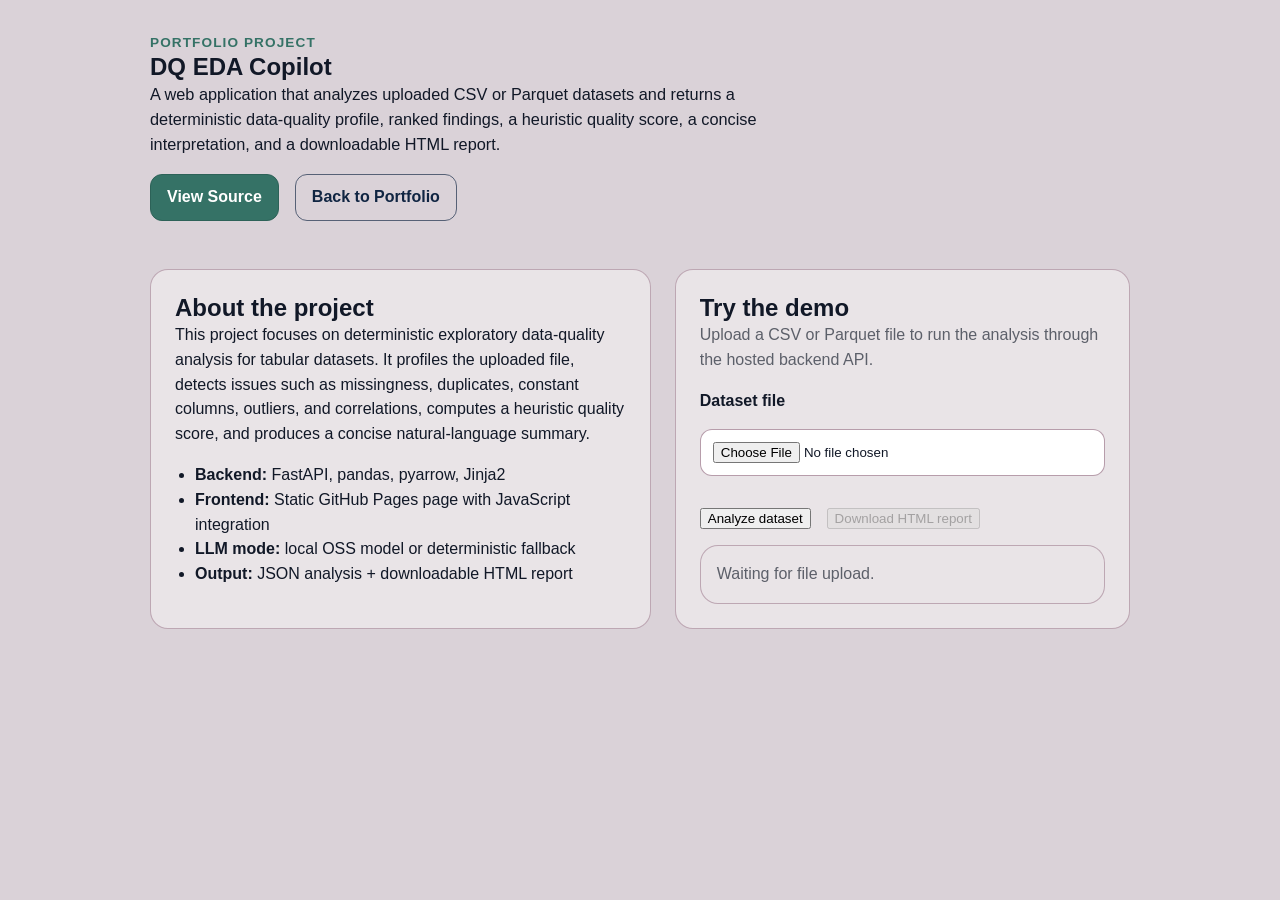
==== pages/projects/dq-eda-copilot.html @ 01d52a68 "implement demo dq-eda-copilot" ====
<!doctype html>
<html lang="en">
  <head>
    <meta charset="UTF-8" />
    <meta name="viewport" content="width=device-width, initial-scale=1.0" />
    <title>DQ EDA Copilot | Michele Zanatta</title>
    <link rel="stylesheet" href="../../css/style.css" />
  </head>
  <body>
    <main class="project-page">
      <section class="project-hero container">
        <p class="eyebrow">Portfolio Project</p>
        <h1>DQ EDA Copilot</h1>
        <p class="lead">
          A web application that analyzes uploaded CSV or Parquet datasets and
          returns a deterministic data-quality profile, ranked findings, a
          heuristic quality score, a concise interpretation, and a downloadable
          HTML report.
        </p>

        <div class="project-links">
          <a
            class="button"
            href="https://github.com/YOUR_GITHUB_USERNAME/dq-eda-copilot"
            target="_blank"
            rel="noopener noreferrer"
          >
            View Source
          </a>
          <a class="button button-secondary" href="../../index.html">
            Back to Portfolio
          </a>
        </div>
      </section>

      <section class="container">
        <div class="project-grid">
          <div class="project-panel">
            <h2>About the project</h2>
            <p>
              This project focuses on deterministic exploratory data-quality
              analysis for tabular datasets. It profiles the uploaded file,
              detects issues such as missingness, duplicates, constant columns,
              outliers, and correlations, computes a heuristic quality score,
              and produces a concise natural-language summary.
            </p>

            <ul class="project-bullets">
              <li>
                <strong>Backend:</strong> FastAPI, pandas, pyarrow, Jinja2
              </li>
              <li>
                <strong>Frontend:</strong> Static GitHub Pages page with
                JavaScript integration
              </li>
              <li>
                <strong>LLM mode:</strong> local OSS model or deterministic
                fallback
              </li>
              <li>
                <strong>Output:</strong> JSON analysis + downloadable HTML
                report
              </li>
            </ul>
          </div>

          <div class="project-panel">
            <h2>Try the demo</h2>
            <p class="muted">
              Upload a CSV or Parquet file to run the analysis through the
              hosted backend API.
            </p>

            <form id="dq-upload-form" class="upload-form">
              <label for="datasetFile" class="form-label">Dataset file</label>
              <input
                id="datasetFile"
                name="file"
                type="file"
                accept=".csv,.parquet"
                required
              />

              <div class="form-actions">
                <button type="submit" class="btn">Analyze dataset</button>
                <button
                  type="button"
                  id="downloadReportBtn"
                  class="btn btn-secondary"
                  disabled
                >
                  Download HTML report
                </button>
              </div>
            </form>

            <div id="apiStatus" class="status-box muted">
              Waiting for file upload.
            </div>
          </div>
        </div>
      </section>

      <section class="container">
        <div id="resultsSection" class="results-section hidden">
          <h2>Analysis Results</h2>

          <div class="summary-grid" id="summaryGrid"></div>

          <div class="result-card">
            <h3>LLM Interpretation</h3>
            <div id="llmReportContent"></div>
          </div>

          <div class="result-card">
            <h3>Top Findings</h3>
            <div class="table-wrapper">
              <table id="findingsTable">
                <thead>
                  <tr>
                    <th>Severity</th>
                    <th>Type</th>
                    <th>Column</th>
                    <th>Title</th>
                    <th>Message</th>
                  </tr>
                </thead>
                <tbody></tbody>
              </table>
            </div>
          </div>

          <div class="result-card">
            <h3>Column Profiles</h3>
            <div class="table-wrapper">
              <table id="profilesTable">
                <thead>
                  <tr>
                    <th>Column</th>
                    <th>Profile Type</th>
                    <th>Logical Type</th>
                    <th>Null Ratio</th>
                    <th>Unique Ratio</th>
                    <th>Constant</th>
                  </tr>
                </thead>
                <tbody></tbody>
              </table>
            </div>
          </div>
        </div>
      </section>
    </main>

    <script>
      window.DQ_API_BASE_URL = "https://dq-eda-copilot-api.onrender.com";
    </script>
    <script src="../../js/dq-eda-copilot.js"></script>
  </body>
</html>
---- css/style.css ----
:root {
  /* Color palette */
  --color-primary: #357266;
  --color-secondary: #102542;
  --color-background: #dad2d8;
  --color-text: #111827;
  --color-border: #875c74;

  /* Layout */
  --container-max: 980px;
  --space-1: 0.5rem;
  --space-2: 0.75rem;
  --space-3: 1rem;
  --space-4: 1.5rem;
  --space-5: 2rem;
  --space-6: 4rem;
  --radius-1: 12px;
  --radius-2: 18px;
  --header-height: 82px;

  /* Typography */
  --font-main: "Inter", sans-serif;
  --font-heading: "Poppins", sans-serif;
}

*,
*::before,
*::after {
  box-sizing: border-box;
}

body {
  font-family: var(--font-main);
  background-color: var(--color-background);
  color: var(--color-text);
  margin: 0;
  line-height: 1.55;
}

h1,
h2,
h3 {
  font-family: var(--font-heading);
  line-height: 1.2;
  margin: 0;
}

a {
  color: var(--color-primary);
  text-decoration: none;
}

a:hover {
  text-decoration: underline;
}

p {
  margin: 0;
}

ul {
  margin: 0;
  padding-left: 1.25rem;
}

.container {
  width: min(var(--container-max), calc(100% - 2 * var(--space-4)));
  margin: 0 auto;
}

.muted {
  color: color-mix(in oklab, var(--color-text), transparent 35%);
}

.skip-link {
  position: absolute;
  left: 0px;
  top: var(--space-3);
  background: white;
  color: black;
  padding: var(--space-2) var(--space-3);
  border-radius: var(--radius-1);
}

.skip-link:focus {
  left: var(--space-3);
}

.site-header {
  position: sticky;
  top: 0;
  z-index: 10;
  background: color-mix(in oklab, var(--color-background), white 35%);
  border-bottom: 1px solid
    color-mix(in oklab, var(--color-border), transparent 55%);
  backdrop-filter: blur(8px);
}

.header-inner {
  display: flex;
  align-items: center;
  justify-content: space-between;
  gap: var(--space-4);
  padding: var(--space-3) 0;
}

.brand-title {
  font-size: 1.25rem;
  letter-spacing: 0.2px;
}

.brand-subtitle {
  margin-top: 2px;
  font-size: 0.95rem;
}

.site-nav {
  display: flex;
  gap: var(--space-3);
  flex-wrap: wrap;
  justify-content: flex-end;
}

.site-nav a {
  padding: 0.35rem 0.5rem;
  border-radius: 10px;
}

.site-nav a:hover {
  background: color-mix(in oklab, var(--color-primary), transparent 85%);
  text-decoration: none;
}

.hero {
  min-height: calc(100svh - var(--header-height));
  display: flex;
  align-items: center;
  justify-content: center;
}

.hero-card {
  border: 1px solid color-mix(in oklab, var(--color-border), transparent 55%);
  background: color-mix(in oklab, var(--color-secondary), transparent 92%);
  border-radius: var(--radius-2);
  padding: var(--space-5);
}

.hero-title {
  font-size: clamp(1.6rem, 3vw, 2.2rem);
  color: var(--color-secondary);
}

.hero-text {
  margin-top: var(--space-2);
  max-width: 65ch;
}

.hero-actions {
  margin-top: var(--space-4);
  display: flex;
  gap: var(--space-3);
  flex-wrap: wrap;
}

.button {
  display: inline-flex;
  align-items: center;
  justify-content: center;
  gap: 0.5rem;
  padding: 0.65rem 1rem;
  border-radius: 12px;
  background: var(--color-primary);
  color: white;
  border: 1px solid color-mix(in oklab, var(--color-primary), black 10%);
  font-weight: 600;
}

.button:hover {
  text-decoration: none;
  filter: brightness(0.98);
}

.button-secondary {
  background: transparent;
  color: var(--color-secondary);
  border: 1px solid color-mix(in oklab, var(--color-secondary), transparent 35%);
}

.section {
  padding: var(--space-5) 0;
  scroll-margin-top: calc(var(--header-height) + 1rem);
}

.section-header {
  display: grid;
  gap: var(--space-1);
  margin-bottom: var(--space-3);
}

.section-header h2 {
  font-size: 1.4rem;
  color: var(--color-secondary);
}

.panel {
  background: color-mix(in oklab, var(--color-background), white 40%);
  border: 1px solid color-mix(in oklab, var(--color-border), transparent 55%);
  border-radius: var(--radius-2);
  padding: var(--space-4);
}

.grid {
  display: grid;
  gap: var(--space-3);
}

.cards {
  grid-template-columns: repeat(3, minmax(0, 1fr));
}

@media (max-width: 900px) {
  .cards {
    grid-template-columns: repeat(2, minmax(0, 1fr));
  }
}

@media (max-width: 640px) {
  .header-inner {
    align-items: flex-start;
    flex-direction: column;
  }

  .cards {
    grid-template-columns: 1fr;
  }

  .hero-card {
    padding: var(--space-4);
  }
}

.card {
  background: color-mix(in oklab, var(--color-background), white 35%);
  border: 1px solid color-mix(in oklab, var(--color-border), transparent 55%);
  border-radius: var(--radius-2);
  padding: var(--space-4);
  display: grid;
  gap: var(--space-2);
}

.card h3 {
  font-size: 1.05rem;
  color: var(--color-secondary);
}

.meta {
  padding-left: 1.1rem;
}

.card-actions {
  display: flex;
  gap: var(--space-3);
  align-items: center;
}

.card-actions a {
  font-weight: 600;
}

.stack {
  display: grid;
  gap: var(--space-3);
  padding-bottom: var(--space-5);
}

.row {
  display: flex;
  align-items: baseline;
  justify-content: space-between;
  gap: var(--space-3);
}

.row-title {
  font-size: 1.05rem;
}

.row-meta {
  font-size: 0.95rem;
}

.bullets {
  margin-top: var(--space-2);
}

.tags {
  display: flex;
  gap: var(--space-2);
  flex-wrap: wrap;
}

.tag {
  display: inline-flex;
  align-items: center;
  padding: 0.35rem 0.6rem;
  border-radius: 999px;
  border: 1px solid color-mix(in oklab, var(--color-border), transparent 45%);
  background: color-mix(in oklab, var(--color-secondary), transparent 92%);
  font-weight: 600;
  font-size: 0.9rem;
}

.contact-list {
  list-style: none;
  padding-left: 0;
  display: grid;
  gap: var(--space-2);
}

.site-footer {
  padding: var(--space-5) 0;
  border-top: 1px solid
    color-mix(in oklab, var(--color-border), transparent 55%);
  margin-top: var(--space-5);
}

.footer-inner {
  display: flex;
  justify-content: center;
}

.project-hero {
  padding: var(--space-5) 0 var(--space-4);
}

.project-hero-inner {
  display: grid;
  gap: var(--space-2);
}

.project-hero-full {
  width: 100%;
  border-radius: 0;
  border-left: 0;
  border-right: 0;
  padding-left: var(--space-6);
  padding-right: var(--space-6);
}

/* ---- Code blocks + inline code (project pages) ---- */

pre {
  margin: var(--space-4);
  padding: var(--space-3);
  border-radius: var(--radius-1);
  border: 1px solid color-mix(in oklab, var(--color-border), transparent 55%);
  background: color-mix(in oklab, var(--color-secondary), transparent 92%);
  overflow-x: auto;
}

pre code {
  display: block;
  font-family:
    ui-monospace, SFMono-Regular, Menlo, Monaco, Consolas, "Liberation Mono",
    "Courier New", monospace;
  font-size: 0.92rem;
  line-height: 1.5;
  white-space: pre;
}

/* Inline code (avoid affecting code inside pre) */
:not(pre) > code {
  font-family:
    ui-monospace, SFMono-Regular, Menlo, Monaco, Consolas, "Liberation Mono",
    "Courier New", monospace;
  font-size: 0.95em;
  padding: 0.15rem 0.35rem;
  border-radius: 8px;
  border: 1px solid color-mix(in oklab, var(--color-border), transparent 60%);
  background: color-mix(in oklab, var(--color-secondary), transparent 94%);
}

/* Mermaid container styling (works for div.mermaid or pre.mermaid) */
.mermaid {
  margin-top: var(--space-2);
  padding: var(--space-3);
  border-radius: var(--radius-1);
  border: 1px solid color-mix(in oklab, var(--color-border), transparent 55%);
  background: color-mix(in oklab, var(--color-background), white 45%);
  overflow-x: auto;
}

.project-page {
  padding: 0 0 var(--space-6);
}

.eyebrow {
  text-transform: uppercase;
  letter-spacing: 0.08em;
  font-size: 0.85rem;
  color: var(--color-primary);
  font-weight: 700;
}

.lead {
  max-width: 72ch;
  font-size: 1.02rem;
}

.project-links,
.form-actions {
  display: flex;
  gap: var(--space-3);
  flex-wrap: wrap;
  margin-top: var(--space-3);
}

.project-grid {
  display: grid;
  grid-template-columns: 1.1fr 1fr;
  gap: var(--space-4);
  margin: var(--space-4) 0;
}

.project-panel,
.result-card,
.summary-card,
.status-box {
  background: color-mix(in oklab, var(--color-background), white 40%);
  border: 1px solid color-mix(in oklab, var(--color-border), transparent 55%);
  border-radius: var(--radius-2);
}

.project-panel,
.result-card {
  padding: var(--space-4);
}

.project-bullets {
  margin-top: var(--space-3);
}

.upload-form {
  display: grid;
  gap: var(--space-3);
  margin-top: var(--space-3);
}

.form-label {
  font-weight: 600;
}

input[type="file"] {
  display: block;
  width: 100%;
  padding: var(--space-2);
  border-radius: var(--radius-1);
  border: 1px solid color-mix(in oklab, var(--color-border), transparent 40%);
  background: white;
  color: var(--color-text);
}

.status-box {
  margin-top: var(--space-3);
  padding: var(--space-3);
}

.status-info {
  color: var(--color-text);
}

.status-loading {
  background: color-mix(in oklab, #dbeafe, white 35%);
  border-color: color-mix(in oklab, #60a5fa, transparent 45%);
  color: #1d4ed8;
}

.status-success {
  background: color-mix(in oklab, #dcfce7, white 20%);
  border-color: color-mix(in oklab, #4ade80, transparent 45%);
  color: #166534;
}

.status-error {
  background: color-mix(in oklab, #fee2e2, white 20%);
  border-color: color-mix(in oklab, #f87171, transparent 45%);
  color: #991b1b;
}

.summary-grid {
  display: grid;
  grid-template-columns: repeat(5, minmax(0, 1fr));
  gap: var(--space-3);
  margin: var(--space-4) 0;
}

.summary-card {
  padding: var(--space-3);
}

.summary-label {
  font-size: 0.8rem;
  text-transform: uppercase;
  color: color-mix(in oklab, var(--color-text), transparent 35%);
  margin-bottom: 0.35rem;
}

.summary-value {
  font-size: 1.05rem;
  font-weight: 700;
  color: var(--color-secondary);
  word-break: break-word;
}

.results-section {
  display: grid;
  gap: var(--space-4);
  margin-top: var(--space-5);
}

.hidden {
  display: none;
}

.table-wrapper {
  overflow-x: auto;
  margin-top: var(--space-3);
}

table {
  width: 100%;
  border-collapse: collapse;
}

th,
td {
  text-align: left;
  padding: 0.8rem 0.7rem;
  border-bottom: 1px solid
    color-mix(in oklab, var(--color-border), transparent 70%);
  vertical-align: top;
}

th {
  color: var(--color-secondary);
  font-size: 0.92rem;
}

.badge {
  display: inline-flex;
  align-items: center;
  padding: 0.25rem 0.55rem;
  border-radius: 999px;
  font-size: 0.75rem;
  font-weight: 700;
  text-transform: uppercase;
}

.badge-low {
  background: color-mix(in oklab, #dbeafe, white 15%);
  color: #1d4ed8;
}

.badge-medium {
  background: color-mix(in oklab, #fef3c7, white 10%);
  color: #b45309;
}

.badge-high {
  background: color-mix(in oklab, #fee2e2, white 10%);
  color: #b91c1c;
}

.badge-critical {
  background: color-mix(in oklab, #e5e7eb, white 10%);
  color: #111827;
}

@media (max-width: 960px) {
  .project-grid {
    grid-template-columns: 1fr;
  }

  .summary-grid {
    grid-template-columns: repeat(2, minmax(0, 1fr));
  }
}

@media (max-width: 640px) {
  .summary-grid {
    grid-template-columns: 1fr;
  }
}
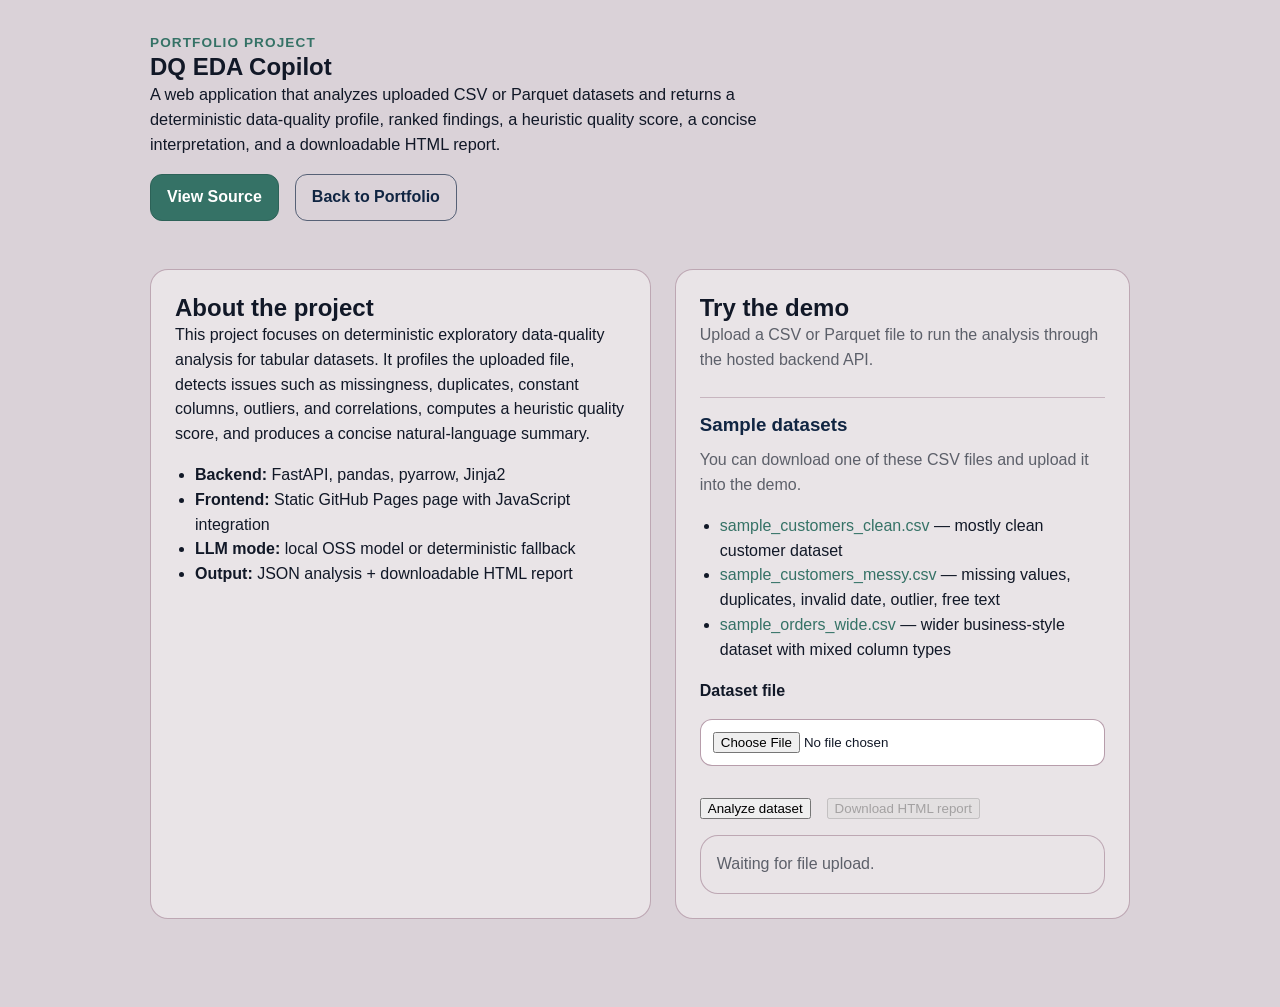
==== commit a867a93b: "create sample datasets" ====
--- a/pages/projects/dq-eda-copilot.html
+++ b/pages/projects/dq-eda-copilot.html
@@ -70,6 +70,43 @@
               Upload a CSV or Parquet file to run the analysis through the
               hosted backend API.
             </p>
+
+            <div class="sample-datasets">
+              <h3>Sample datasets</h3>
+              <p class="muted">
+                You can download one of these CSV files and upload it into the
+                demo.
+              </p>
+              <ul class="project-bullets">
+                <li>
+                  <a
+                    href="../../assets/datasets/sample_customers_clean.csv"
+                    download
+                  >
+                    sample_customers_clean.csv
+                  </a>
+                  — mostly clean customer dataset
+                </li>
+                <li>
+                  <a
+                    href="../../assets/datasets/sample_customers_messy.csv"
+                    download
+                  >
+                    sample_customers_messy.csv
+                  </a>
+                  — missing values, duplicates, invalid date, outlier, free text
+                </li>
+                <li>
+                  <a
+                    href="../../assets/datasets/sample_orders_wide.csv"
+                    download
+                  >
+                    sample_orders_wide.csv
+                  </a>
+                  — wider business-style dataset with mixed column types
+                </li>
+              </ul>
+            </div>
 
             <form id="dq-upload-form" class="upload-form">
               <label for="datasetFile" class="form-label">Dataset file</label>
@@ -153,7 +190,7 @@
     </main>
 
     <script>
-      window.DQ_API_BASE_URL = "https://dq-eda-copilot-api.onrender.com";
+      window.DQ_API_BASE_URL = "https://dq-eda-copilot.onrender.com";
     </script>
     <script src="../../js/dq-eda-copilot.js"></script>
   </body>
--- a/css/style.css
+++ b/css/style.css
@@ -518,7 +518,7 @@
 }
 
 .hidden {
-  display: none;
+  display: none !important;
 }
 
 .table-wrapper {
@@ -590,3 +590,15 @@
     grid-template-columns: 1fr;
   }
 }
+
+.sample-datasets {
+  margin-top: var(--space-4);
+  padding-top: var(--space-3);
+  border-top: 1px solid
+    color-mix(in oklab, var(--color-border), transparent 65%);
+}
+
+.sample-datasets h3 {
+  margin-bottom: var(--space-2);
+  color: var(--color-secondary);
+}
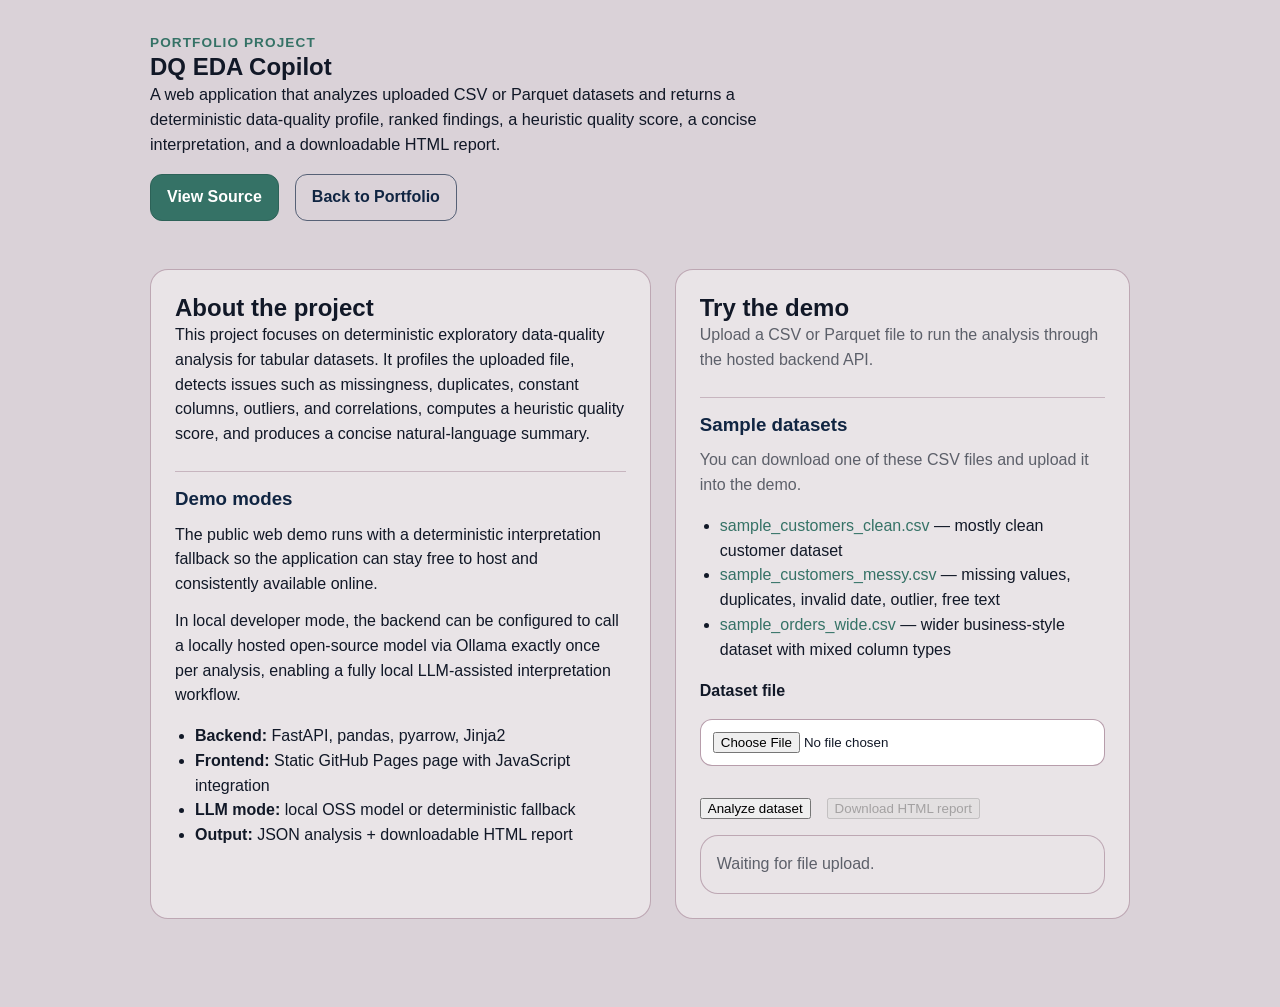
==== commit a80b07fb: "add description" ====
--- a/pages/projects/dq-eda-copilot.html
+++ b/pages/projects/dq-eda-copilot.html
@@ -44,6 +44,21 @@
               outliers, and correlations, computes a heuristic quality score,
               and produces a concise natural-language summary.
             </p>
+
+            <div class="project-mode-note">
+              <h3>Demo modes</h3>
+              <p>
+                The public web demo runs with a deterministic interpretation
+                fallback so the application can stay free to host and
+                consistently available online.
+              </p>
+              <p>
+                In local developer mode, the backend can be configured to call a
+                locally hosted open-source model via Ollama exactly once per
+                analysis, enabling a fully local LLM-assisted interpretation
+                workflow.
+              </p>
+            </div>
 
             <ul class="project-bullets">
               <li>
--- a/css/style.css
+++ b/css/style.css
@@ -602,3 +602,16 @@
   margin-bottom: var(--space-2);
   color: var(--color-secondary);
 }
+
+.project-mode-note {
+  margin-top: var(--space-4);
+  padding-top: var(--space-3);
+  border-top: 1px solid
+    color-mix(in oklab, var(--color-border), transparent 65%);
+  display: grid;
+  gap: var(--space-2);
+}
+
+.project-mode-note h3 {
+  color: var(--color-secondary);
+}
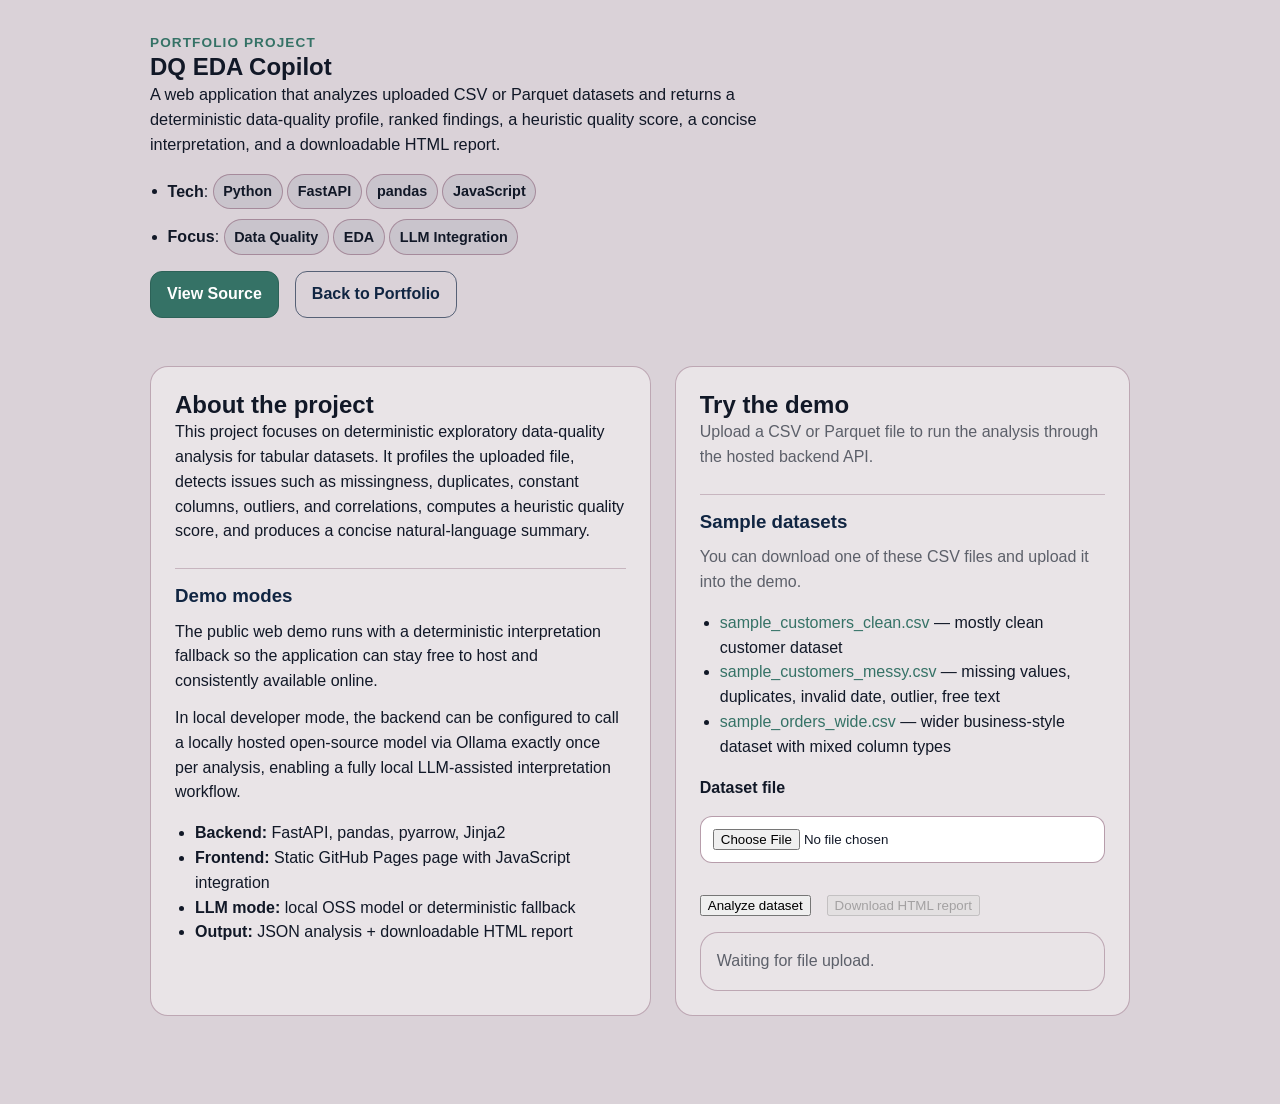
==== commit 7759cf86: "align style projects pages" ====
--- a/pages/projects/dq-eda-copilot.html
+++ b/pages/projects/dq-eda-copilot.html
@@ -18,10 +18,26 @@
           HTML report.
         </p>
 
+        <ul class="meta">
+          <li>
+            <strong>Tech</strong>:
+            <span class="tag">Python</span>
+            <span class="tag">FastAPI</span>
+            <span class="tag">pandas</span>
+            <span class="tag">JavaScript</span>
+          </li>
+          <li style="padding-top: 10px">
+            <strong>Focus</strong>:
+            <span class="tag">Data Quality</span>
+            <span class="tag">EDA</span>
+            <span class="tag">LLM Integration</span>
+          </li>
+        </ul>
+
         <div class="project-links">
           <a
             class="button"
-            href="https://github.com/YOUR_GITHUB_USERNAME/dq-eda-copilot"
+            href="https://github.com/michelezanatta/dq-eda-copilot"
             target="_blank"
             rel="noopener noreferrer"
           >
--- a/css/style.css
+++ b/css/style.css
@@ -271,6 +271,7 @@
   display: grid;
   gap: var(--space-3);
   padding-bottom: var(--space-5);
+  margin-top: 2rem;
 }
 
 .row {
@@ -414,6 +415,11 @@
   margin-top: var(--space-3);
 }
 
+.project-hero .meta {
+  margin-top: var(--space-3);
+  margin-bottom: var(--space-3);
+}
+
 .project-grid {
   display: grid;
   grid-template-columns: 1.1fr 1fr;
@@ -615,3 +621,61 @@
 .project-mode-note h3 {
   color: var(--color-secondary);
 }
+
+.contact-form {
+  display: flex;
+  flex-direction: column;
+  gap: 1.25rem;
+  max-width: 480px;
+  margin-top: 1rem;
+}
+
+.form-group {
+  display: flex;
+  flex-direction: column;
+  gap: 0.4rem;
+}
+
+.form-group label {
+  font-size: 0.85rem;
+  font-weight: 600;
+  color: var(--text-muted, #888);
+  text-transform: uppercase;
+  letter-spacing: 0.03em;
+}
+
+.form-group input,
+.form-group textarea {
+  font: inherit;
+  padding: 0.65rem 0.85rem;
+  border-radius: var(--radius, 6px);
+  border: 1px solid var(--border, #333);
+  background: var(--color-background);
+  color: var(--color-text, #eee);
+  transition:
+    border-color 0.2s ease,
+    box-shadow 0.2s ease;
+}
+
+.form-group input::placeholder,
+.form-group textarea::placeholder {
+  color: var(--text-muted, #666);
+}
+
+.form-group input:focus,
+.form-group textarea:focus {
+  outline: none;
+  border-color: var(--accent, #4f9eff);
+  box-shadow: 0 0 0 3px var(--accent-soft, rgba(79, 158, 255, 0.15));
+}
+
+.form-group textarea {
+  resize: vertical;
+  min-height: 120px;
+}
+
+.contact-form .button {
+  align-self: flex-start;
+  cursor: pointer;
+  border: none;
+}
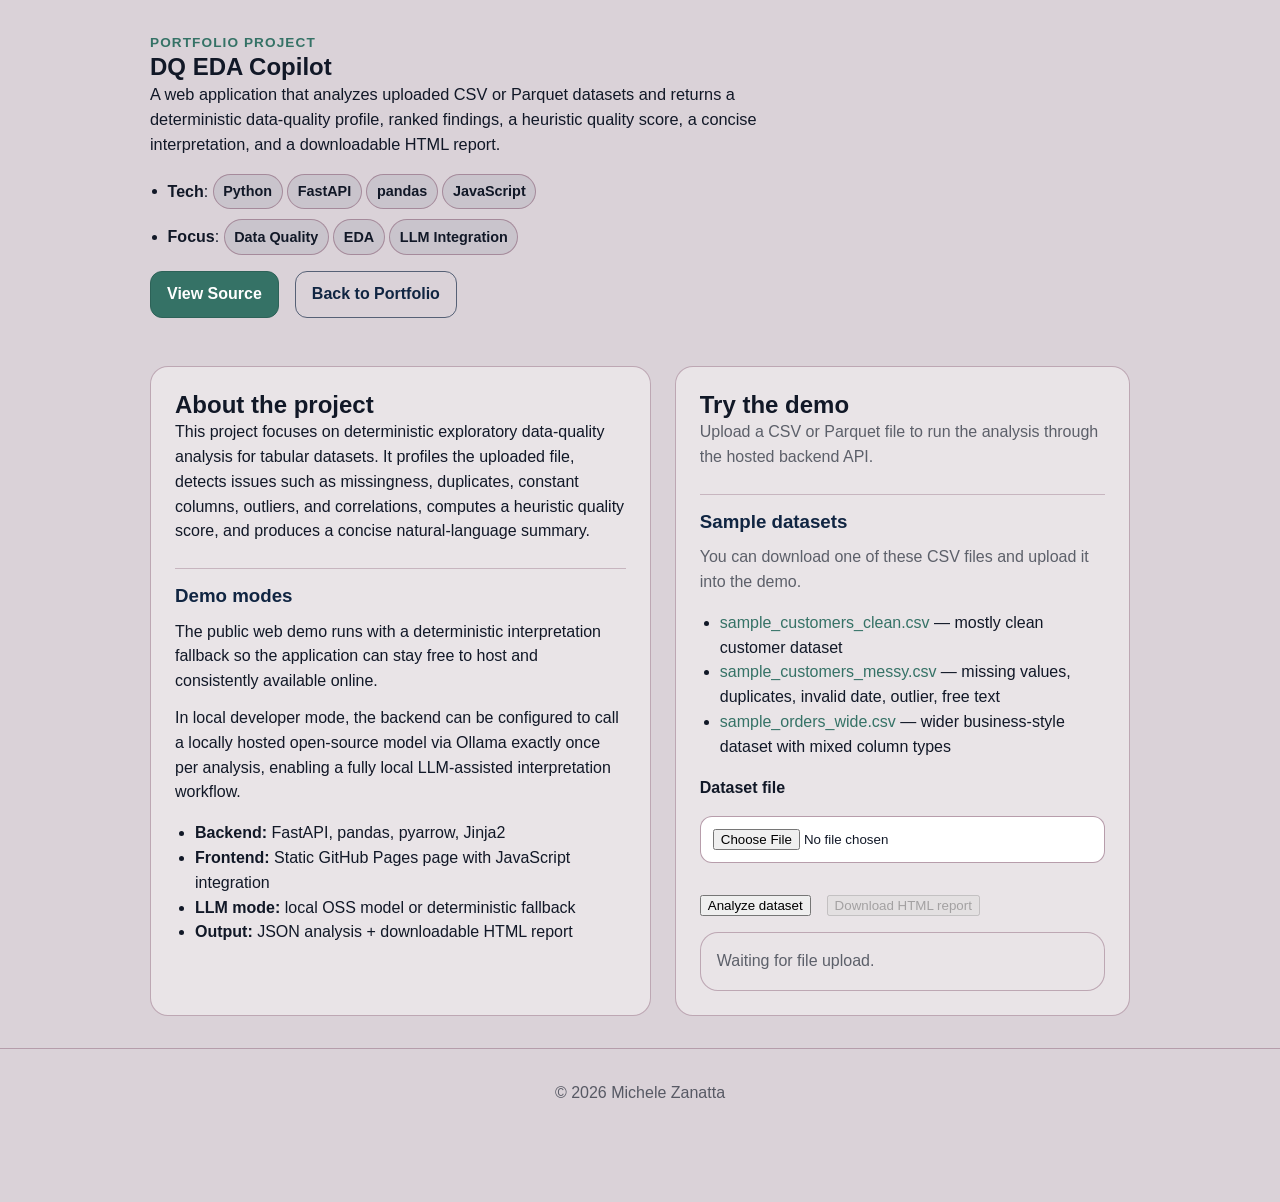
==== commit f79745a5: "add footer" ====
--- a/pages/projects/dq-eda-copilot.html
+++ b/pages/projects/dq-eda-copilot.html
@@ -218,6 +218,18 @@
           </div>
         </div>
       </section>
+
+      <footer class="site-footer">
+        <div class="container footer-inner">
+          <p class="muted">© <span id="year"></span> Michele Zanatta</p>
+        </div>
+      </footer>
+
+      <script>
+        document.getElementById("year").textContent = String(
+          new Date().getFullYear(),
+        );
+      </script>
     </main>
 
     <script>
